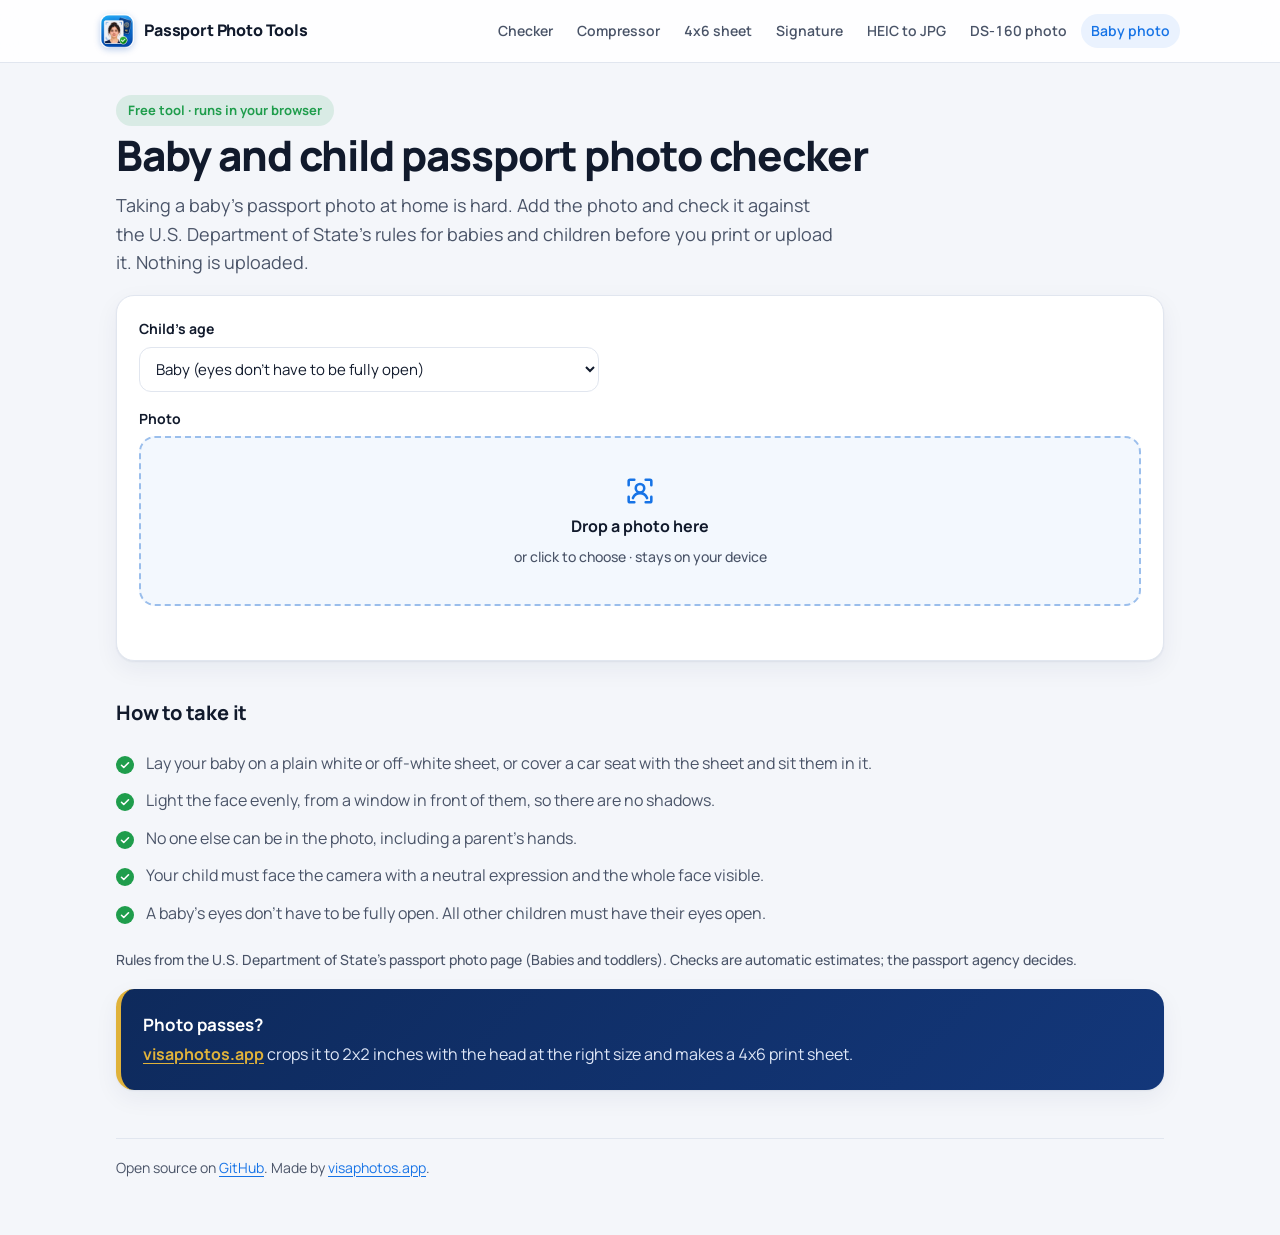
==== baby-photo/index.html @ 18e59130 "Add DS-160 fixer, HEIC to JPG, signature resizer and baby photo checker; new design and logo Co-Auth" ====
<!doctype html>
<html lang="en">
<head>
  <meta charset="utf-8">
  <meta name="viewport" content="width=device-width, initial-scale=1">
  <title>Baby Passport Photo Checker – US Rules for Infants and Children</title>
  <meta name="description" content="Check a baby or child's US passport photo at home: one face only, facing the camera, white background, no shadows, head size. Eyes may be partly closed for babies. Free, in your browser.">
  <link rel="icon" type="image/png" sizes="32x32" href="../assets/icon-32.png">
  <link rel="apple-touch-icon" href="../assets/icon-180.png">
  <meta property="og:image" content="https://developeron29.github.io/passport-photo-tools/assets/icon-512.png">
  <link rel="preconnect" href="https://fonts.googleapis.com">
  <link rel="preconnect" href="https://fonts.gstatic.com" crossorigin>
  <link rel="stylesheet" href="https://fonts.googleapis.com/css2?family=Manrope:wght@400;500;600;700;800&display=swap">
  <link rel="stylesheet" href="../assets/style.css">
</head>
<body>
  <header class="site">
    <a class="home" href="../"><img src="../assets/logo-96.png" alt="" width="32" height="32">Passport Photo Tools</a>
    <a href="../checker/">Checker</a>
    <a href="../compress/">Compressor</a>
    <a href="../print-sheet/">4x6 sheet</a>
    <a href="../signature/">Signature</a>
    <a href="../heic-to-jpg/">HEIC to JPG</a>
    <a href="../ds-160-photo/">DS-160 photo</a>
    <a href="../baby-photo/">Baby photo</a>
  </header>
  <main>
    <span class="eyebrow">Free tool · runs in your browser</span>
    <h1>Baby and child passport photo checker</h1>
    <p class="lead">Taking a baby's passport photo at home is hard. Add the photo and check it against the U.S. Department of State's rules for babies and children before you print or upload it. Nothing is uploaded.</p>

    <div class="card">
      <label for="age">Child's age</label>
      <select id="age">
        <option value="baby">Baby (eyes don't have to be fully open)</option>
        <option value="child">Toddler or older child (eyes must be open)</option>
      </select>
      <label for="file">Photo</label>
      <input id="file" type="file" accept="image/*">
      <p class="status" id="status"></p>
    </div>

    <div class="row" id="result" hidden>
      <div class="card"><canvas id="canvas"></canvas></div>
      <div class="card"><ul class="checks" id="checks"></ul></div>
    </div>

    <h2>How to take it</h2>
    <ul>
      <li>Lay your baby on a plain white or off-white sheet, or cover a car seat with the sheet and sit them in it.</li>
      <li>Light the face evenly, from a window in front of them, so there are no shadows.</li>
      <li>No one else can be in the photo, including a parent's hands.</li>
      <li>Your child must face the camera with a neutral expression and the whole face visible.</li>
      <li>A baby's eyes don't have to be fully open. All other children must have their eyes open.</li>
    </ul>
    <p class="detail">Rules from the U.S. Department of State's passport photo page (Babies and toddlers). Checks are automatic estimates; the passport agency decides.</p>

    <div class="card cta">
      <strong>Photo passes?</strong>
      <a href="https://visaphotos.app/united-states/passport-photo?utm_source=github&amp;utm_medium=referral&amp;utm_campaign=baby">visaphotos.app</a> crops it to 2x2 inches with the head at the right size and makes a 4x6 print sheet.
    </div>

    <footer>
      Open source on <a href="https://github.com/developeron29/passport-photo-tools">GitHub</a>. Made by <a href="https://visaphotos.app/?utm_source=github&amp;utm_medium=referral&amp;utm_campaign=baby-footer">visaphotos.app</a>.
    </footer>
  </main>
  <script type="module" src="baby.js"></script>
  <script type="module" src="../assets/ui.js"></script>
</body>
</html>
---- assets/style.css ----
/* Passport Photo Tools. Colours come from the logo: app-icon blue, passport navy and gold, check green. */
:root {
  --blue: #1673e6;
  --blue-deep: #0a4fb8;
  --navy: #0e2a5c;
  --gold: #e0b23a;
  --green: #1f9d4c;
  --amber: #b86e00;
  --red: #c8372d;
  --bg: #f4f6fa;
  --surface: #ffffff;
  --ink: #111a2c;
  --ink-2: #4a5468;
  --line: #e1e6ef;
  --tint: #eaf2fe;
  --radius: 18px;
  --shadow: 0 1px 2px rgba(14, 42, 92, .06), 0 8px 24px rgba(14, 42, 92, .06);
  color-scheme: light;
}
@media (prefers-color-scheme: dark) {
  :root:not([data-theme="light"]) {
    --bg: #0b1220;
    --surface: #121b2d;
    --ink: #e9eef8;
    --ink-2: #a3aec4;
    --line: #22304a;
    --tint: #16264a;
    --blue: #5b9dff;
    --green: #43c574;
    --amber: #f0a945;
    --red: #ff7a6e;
    --shadow: 0 1px 2px rgba(0, 0, 0, .3), 0 8px 24px rgba(0, 0, 0, .25);
    color-scheme: dark;
  }
}

* { box-sizing: border-box; }
html { -webkit-text-size-adjust: 100%; }
body {
  margin: 0;
  background: var(--bg);
  color: var(--ink);
  font: 16px/1.6 "Manrope", system-ui, -apple-system, "Segoe UI", sans-serif;
  font-feature-settings: "tnum" 1;
}
a { color: var(--blue); text-underline-offset: 3px; }
img, canvas { max-width: 100%; }

/* Header */
header.site {
  position: sticky; top: 0; z-index: 10;
  display: flex; flex-wrap: wrap; align-items: center; gap: 6px 4px;
  padding: 10px max(16px, calc((100% - 1080px) / 2));
  background: color-mix(in srgb, var(--surface) 86%, transparent);
  backdrop-filter: saturate(1.4) blur(12px);
  border-bottom: 1px solid var(--line);
}
header.site a {
  color: var(--ink-2); text-decoration: none; font-size: 14px; font-weight: 600;
  padding: 6px 10px; border-radius: 999px;
}
header.site a:hover { color: var(--ink); background: var(--tint); }
header.site a[aria-current="page"] { color: var(--blue); background: var(--tint); }
header.site a.home {
  display: inline-flex; align-items: center; gap: 10px; margin-right: auto;
  color: var(--ink); font-size: 16px; font-weight: 800; letter-spacing: -.01em; padding: 4px 8px 4px 0;
}
header.site a.home:hover { background: none; }
header.site a.home img { width: 34px; height: 34px; border-radius: 9px; box-shadow: 0 2px 6px rgba(10, 79, 184, .25); }

main { max-width: 1080px; margin: 0 auto; padding: 32px 16px 56px; }

/* Page intro */
h1 { font-size: clamp(28px, 4.2vw, 42px); line-height: 1.12; letter-spacing: -.025em; margin: 6px 0 12px; font-weight: 800; }
h2 { font-size: 20px; letter-spacing: -.01em; margin: 36px 0 10px; font-weight: 750; }
p.lead { color: var(--ink-2); font-size: 18px; max-width: 720px; margin: 0 0 8px; }
.eyebrow {
  display: inline-flex; align-items: center; gap: 8px;
  font-size: 13px; font-weight: 700; color: var(--green);
  background: color-mix(in srgb, var(--green) 12%, transparent);
  padding: 5px 12px; border-radius: 999px;
}

/* Hero on the home page: an app-icon panel with viewfinder corners */
.hero {
  position: relative; overflow: hidden;
  background: linear-gradient(150deg, #2a8cf5 0%, var(--blue-deep) 70%, #083f97 100%);
  color: #fff; border-radius: 28px; padding: clamp(28px, 6vw, 56px);
  box-shadow: 0 18px 40px rgba(10, 79, 184, .25);
}
.hero h1 { color: #fff; max-width: 640px; }
.hero p.lead { color: rgba(255, 255, 255, .86); }
.hero .eyebrow { color: #fff; background: rgba(255, 255, 255, .16); }
.hero { display: grid; grid-template-columns: minmax(0, 1fr) auto; align-items: center; gap: 32px; }
.hero > :not(img) { grid-column: 1; }
.hero img.mark { grid-column: 2; grid-row: 1 / span 3; width: 220px; height: 220px; transform: rotate(-5deg); border-radius: 50px; box-shadow: 0 24px 50px rgba(0, 0, 0, .28); }
.hero .eyebrow { justify-self: start; }
@media (max-width: 760px) { .hero { grid-template-columns: 1fr; } .hero img.mark { display: none; } }
.corners { position: relative; }
.corners::before, .corners::after {
  content: ""; position: absolute; width: 26px; height: 26px; border: 3px solid currentColor; opacity: .55;
}
.corners::before { top: 14px; left: 14px; border-right: 0; border-bottom: 0; border-radius: 6px 0 0 0; }
.corners::after { bottom: 14px; right: 14px; border-left: 0; border-top: 0; border-radius: 0 0 6px 0; }

/* Tool grid */
.tools { display: grid; grid-template-columns: repeat(auto-fill, minmax(min(100%, 300px), 1fr)); gap: 16px; margin-top: 28px; }
a.tool {
  display: flex; flex-direction: column; gap: 10px;
  background: var(--surface); border: 1px solid var(--line); border-radius: var(--radius);
  padding: 22px; color: inherit; text-decoration: none; box-shadow: var(--shadow);
  transition: transform .15s ease, border-color .15s ease;
}
a.tool:hover { transform: translateY(-2px); border-color: color-mix(in srgb, var(--blue) 45%, var(--line)); }
a.tool .icon {
  width: 44px; height: 44px; border-radius: 12px; display: grid; place-items: center;
  background: var(--tint); color: var(--blue);
}
a.tool .icon svg { width: 24px; height: 24px; }
a.tool h2 { margin: 2px 0 0; font-size: 18px; }
a.tool p { margin: 0; color: var(--ink-2); font-size: 15px; }
a.tool .go { margin-top: auto; font-weight: 700; color: var(--blue); font-size: 14px; }

/* Cards and form controls */
.card {
  background: var(--surface); border: 1px solid var(--line); border-radius: var(--radius);
  padding: 22px; margin: 18px 0; box-shadow: var(--shadow);
}
label { display: block; font-weight: 700; font-size: 14px; margin: 16px 0 6px; }
.card > label:first-child { margin-top: 0; }
select, input[type="number"] {
  font: inherit; font-size: 15px; color: var(--ink); background: var(--surface);
  border: 1px solid var(--line); border-radius: 12px; padding: 10px 12px; width: 100%; max-width: 460px;
}
select:focus, input:focus-visible { outline: 3px solid color-mix(in srgb, var(--blue) 30%, transparent); outline-offset: 1px; }
input[type="range"] { width: 100%; max-width: 460px; accent-color: var(--blue); }
label.inline { display: flex; gap: 10px; align-items: center; font-weight: 500; }
input[type="checkbox"] { accent-color: var(--blue); width: 18px; height: 18px; }

/* Drop zone (built by ui.js around each file input) */
.drop {
  position: relative; display: flex; flex-direction: column; align-items: center; justify-content: center; gap: 6px;
  min-height: 170px; padding: 28px 20px; text-align: center; cursor: pointer;
  border: 2px dashed color-mix(in srgb, var(--blue) 35%, var(--line)); border-radius: 16px;
  background: color-mix(in srgb, var(--tint) 55%, var(--surface)); color: var(--blue);
  transition: background .15s ease, border-color .15s ease;
}
.drop:hover, .drop.over { background: var(--tint); border-color: var(--blue); }
.drop input[type="file"] { position: absolute; inset: 0; opacity: 0; cursor: pointer; }
.drop svg { width: 34px; height: 34px; }
.drop strong { color: var(--ink); font-size: 16px; }
.drop span { color: var(--ink-2); font-size: 14px; font-weight: 500; }
.drop .file { color: var(--green); font-weight: 700; }

button, .button {
  font: inherit; font-weight: 700; font-size: 15px; border: 0; border-radius: 12px; padding: 12px 18px;
  background: var(--blue); color: #fff; cursor: pointer; text-decoration: none; display: inline-flex; align-items: center; gap: 8px;
  box-shadow: 0 6px 16px color-mix(in srgb, var(--blue) 30%, transparent);
}
.button:hover { filter: brightness(1.06); }

.row { display: grid; grid-template-columns: repeat(auto-fit, minmax(min(100%, 320px), 1fr)); gap: 18px; }
.row > .card { margin: 0; }
#result, #out { margin-top: 18px; }
canvas, img.preview { display: block; height: auto; border-radius: 12px; border: 1px solid var(--line); background: #fff; }

/* Results */
ul.checks { list-style: none; padding: 0; margin: 0; }
ul.checks li { display: flex; gap: 12px; padding: 11px 0; border-bottom: 1px solid var(--line); font-weight: 600; }
ul.checks li:last-child { border-bottom: 0; }
.mark {
  flex: none; width: 24px; height: 24px; border-radius: 50%; display: grid; place-items: center;
  font-size: 13px; font-weight: 800; color: #fff; margin-top: 1px;
}
.ok .mark { background: var(--green); }
.warn .mark { background: var(--amber); }
.bad .mark { background: var(--red); }
.detail { color: var(--ink-2); font-size: 14px; font-weight: 500; }
.status { color: var(--ink-2); font-size: 14px; font-weight: 600; min-height: 1.4em; margin: 12px 0 0; }

/* Content lists */
main > ul { padding-left: 0; list-style: none; max-width: 760px; }
main > ul li { position: relative; padding: 6px 0 6px 30px; color: var(--ink-2); }
main > ul li::before {
  content: ""; position: absolute; left: 0; top: 11px; width: 18px; height: 18px; border-radius: 50%;
  background: var(--green) url("data:image/svg+xml,%3Csvg xmlns='http://www.w3.org/2000/svg' viewBox='0 0 24 24' fill='none' stroke='white' stroke-width='3.2' stroke-linecap='round' stroke-linejoin='round'%3E%3Cpath d='M5 12.5l4.5 4.5L19 7.5'/%3E%3C/svg%3E") center / 12px no-repeat;
}
main > ul li strong { color: var(--ink); }

/* Call to action: a passport cover */
.cta {
  background: linear-gradient(135deg, var(--navy), #13377a); color: #dfe7f7; border: 0;
  border-left: 5px solid var(--gold); display: block;
}
.cta strong { color: #fff; display: block; font-size: 17px; margin-bottom: 4px; }
.cta a { color: var(--gold); font-weight: 700; }

footer { color: var(--ink-2); font-size: 14px; border-top: 1px solid var(--line); margin-top: 48px; padding-top: 18px; }

[hidden] { display: none !important; }
.card#out > canvas { width: min(100%, 420px); }
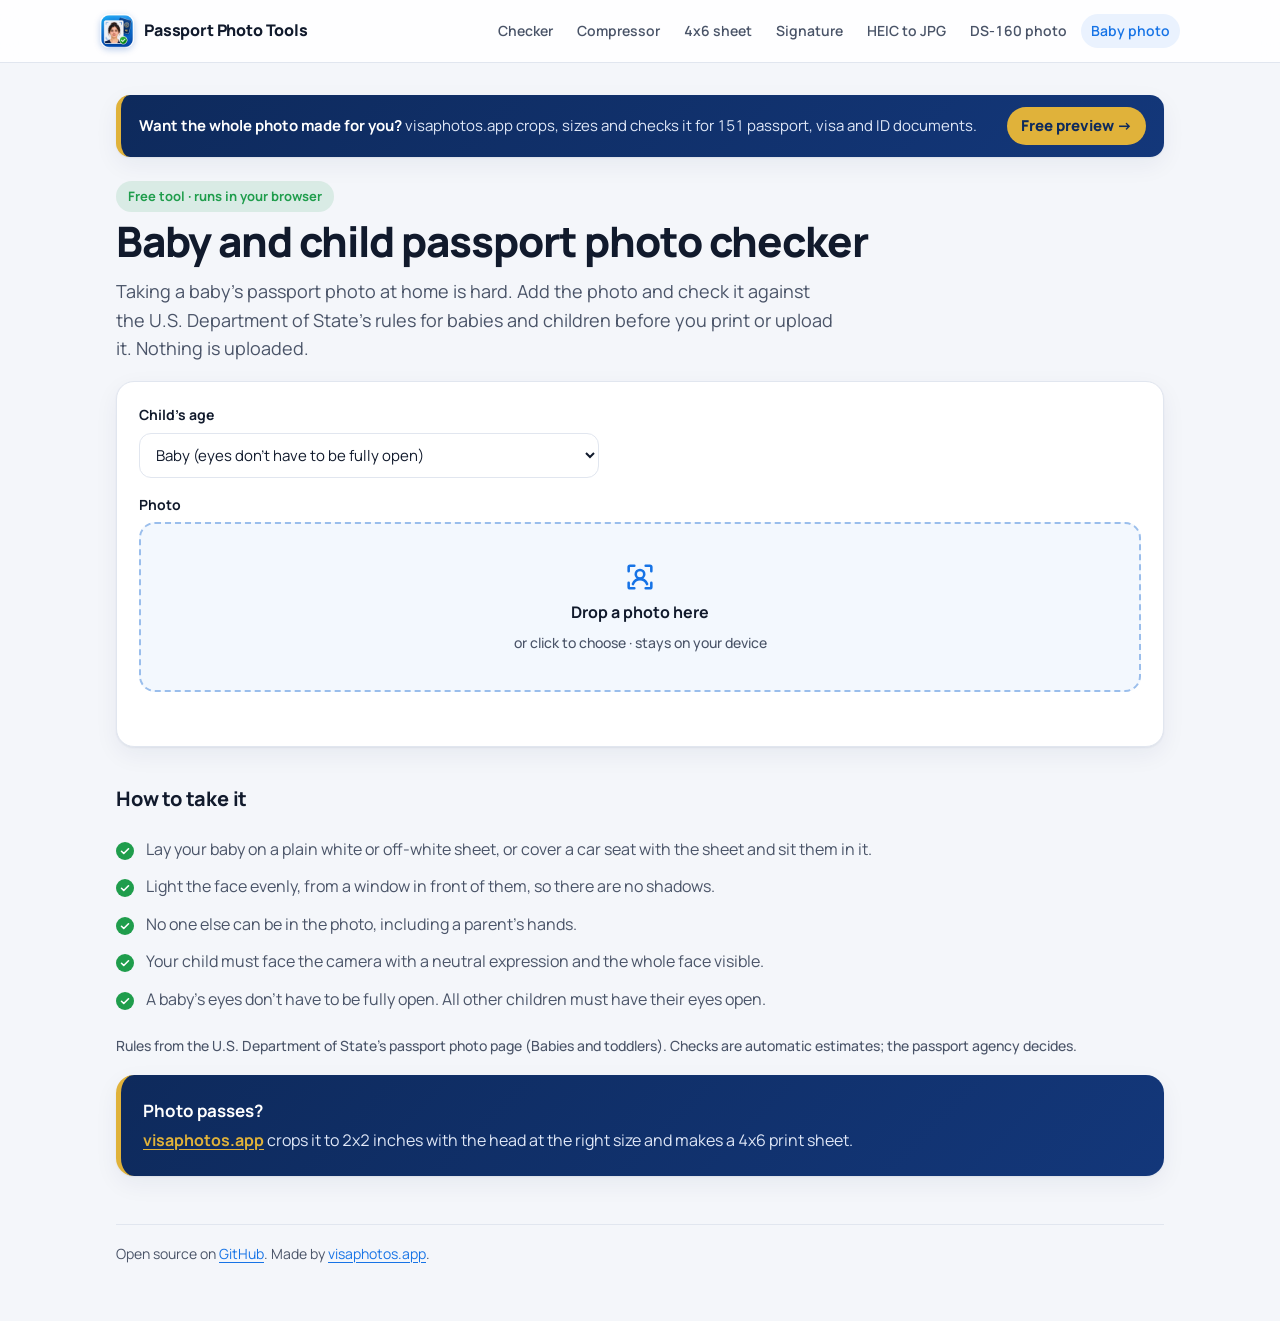
==== commit 8d574ff5: "Add the visaphotos.app call to action to the top of every page Co-Authored-By: Claude Opus 5.5 <nore" ====
--- a/baby-photo/index.html
+++ b/baby-photo/index.html
@@ -25,6 +25,10 @@
     <a href="../baby-photo/">Baby photo</a>
   </header>
   <main>
+    <a class="topcta" href="https://visaphotos.app/united-states/passport-photo?utm_source=github&amp;utm_medium=referral&amp;utm_campaign=baby-top">
+      <span><strong>Want the whole photo made for you?</strong> visaphotos.app crops, sizes and checks it for 151 passport, visa and ID documents.</span>
+      <span class="go">Free preview →</span>
+    </a>
     <span class="eyebrow">Free tool · runs in your browser</span>
     <h1>Baby and child passport photo checker</h1>
     <p class="lead">Taking a baby's passport photo at home is hard. Add the photo and check it against the U.S. Department of State's rules for babies and children before you print or upload it. Nothing is uploaded.</p>
--- a/assets/style.css
+++ b/assets/style.css
@@ -199,3 +199,14 @@
 
 [hidden] { display: none !important; }
 .card#out > canvas { width: min(100%, 420px); }
+
+/* Top call to action on every page */
+a.topcta {
+  display: flex; align-items: center; justify-content: space-between; gap: 12px 20px; flex-wrap: wrap;
+  background: linear-gradient(135deg, var(--navy), #13377a); color: #dfe7f7; text-decoration: none;
+  border-left: 5px solid var(--gold); border-radius: 14px; padding: 12px 18px; margin: 0 0 24px; font-size: 15px;
+  box-shadow: var(--shadow);
+}
+a.topcta strong { color: #fff; }
+a.topcta .go { color: var(--navy); background: var(--gold); font-weight: 800; padding: 7px 14px; border-radius: 999px; white-space: nowrap; }
+a.topcta:hover .go { filter: brightness(1.05); }
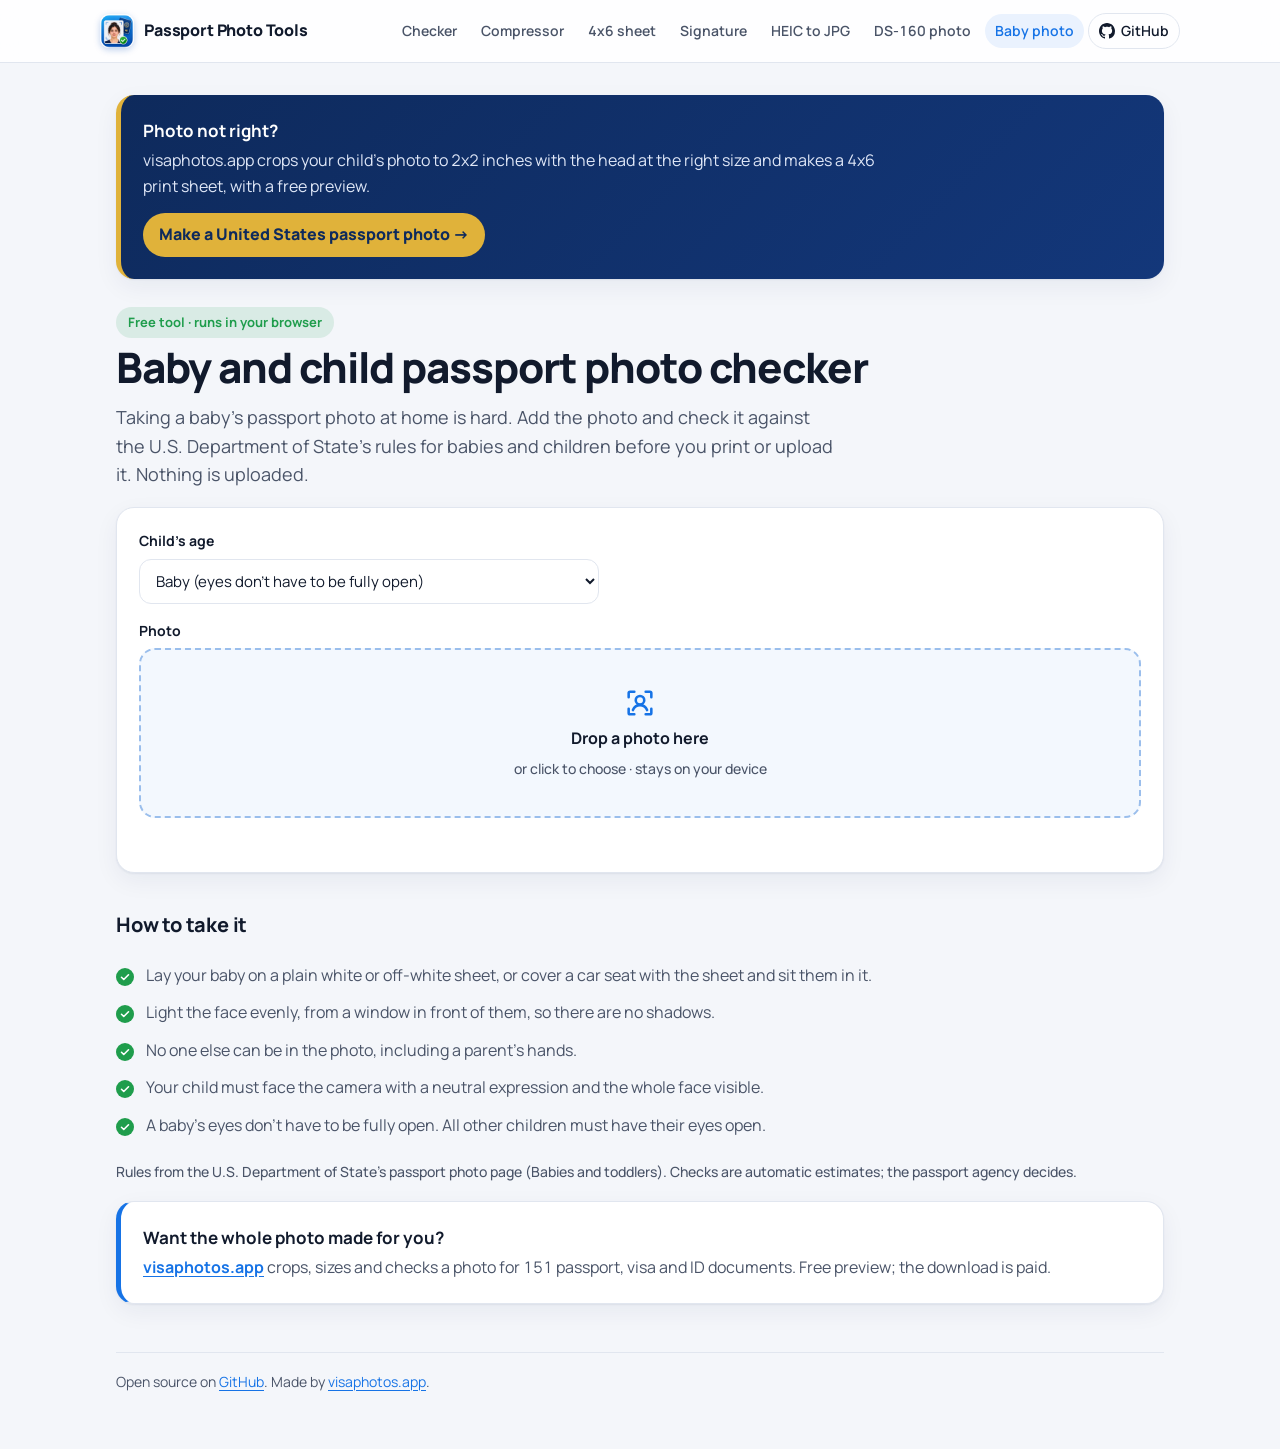
==== commit d27be5a9: "Adaptive call to action at the top, basic one at the bottom; GitHub link in the navbar Co-Authored-B" ====
--- a/baby-photo/index.html
+++ b/baby-photo/index.html
@@ -23,13 +23,15 @@
     <a href="../heic-to-jpg/">HEIC to JPG</a>
     <a href="../ds-160-photo/">DS-160 photo</a>
     <a href="../baby-photo/">Baby photo</a>
+    <a class="gh" href="https://github.com/developeron29/passport-photo-tools" aria-label="Source code on GitHub"><svg viewBox="0 0 16 16" width="16" height="16" fill="currentColor" aria-hidden="true"><path d="M8 0C3.58 0 0 3.58 0 8c0 3.54 2.29 6.53 5.47 7.59.4.07.55-.17.55-.38 0-.19-.01-.82-.01-1.49-2.01.37-2.53-.49-2.69-.94-.09-.23-.48-.94-.82-1.13-.28-.15-.68-.52-.01-.53.63-.01 1.08.58 1.23.82.72 1.21 1.87.87 2.33.66.07-.52.28-.87.51-1.07-1.78-.2-3.64-.89-3.64-3.95 0-.87.31-1.59.82-2.15-.08-.2-.36-1.02.08-2.12 0 0 .67-.21 2.2.82.64-.18 1.32-.27 2-.27.68 0 1.36.09 2 .27 1.53-1.04 2.2-.82 2.2-.82.44 1.1.16 1.92.08 2.12.51.56.82 1.27.82 2.15 0 3.07-1.87 3.75-3.65 3.95.29.25.54.73.54 1.48 0 1.07-.01 1.93-.01 2.2 0 .21.15.46.55.38A8.013 8.013 0 0016 8c0-4.42-3.58-8-8-8z"/></svg>GitHub</a>
   </header>
   <main>
-    <a class="topcta" href="https://visaphotos.app/united-states/passport-photo?utm_source=github&amp;utm_medium=referral&amp;utm_campaign=baby-top">
-      <span><strong>Want the whole photo made for you?</strong> visaphotos.app crops, sizes and checks it for 151 passport, visa and ID documents.</span>
-      <span class="go">Free preview →</span>
-    </a>
-    <span class="eyebrow">Free tool · runs in your browser</span>
+    <div class="card cta top" id="cta">
+      <strong id="cta-title">Photo not right?</strong>
+      <span id="cta-text">visaphotos.app crops your child’s photo to 2x2 inches with the head at the right size and makes a 4x6 print sheet, with a free preview.</span>
+      <a id="cta-link" data-camp="baby-top" href="https://visaphotos.app/united-states/passport-photo?utm_source=github&amp;utm_medium=referral&amp;utm_campaign=baby-top">Make a United States passport photo</a>
+    </div>
+        <span class="eyebrow">Free tool · runs in your browser</span>
     <h1>Baby and child passport photo checker</h1>
     <p class="lead">Taking a baby's passport photo at home is hard. Add the photo and check it against the U.S. Department of State's rules for babies and children before you print or upload it. Nothing is uploaded.</p>
 
@@ -59,9 +61,9 @@
     </ul>
     <p class="detail">Rules from the U.S. Department of State's passport photo page (Babies and toddlers). Checks are automatic estimates; the passport agency decides.</p>
 
-    <div class="card cta">
-      <strong>Photo passes?</strong>
-      <a href="https://visaphotos.app/united-states/passport-photo?utm_source=github&amp;utm_medium=referral&amp;utm_campaign=baby">visaphotos.app</a> crops it to 2x2 inches with the head at the right size and makes a 4x6 print sheet.
+    <div class="card cta basic">
+      <strong>Want the whole photo made for you?</strong>
+      <a href="https://visaphotos.app/?utm_source=github&amp;utm_medium=referral&amp;utm_campaign=baby-bottom">visaphotos.app</a> crops, sizes and checks a photo for 151 passport, visa and ID documents. Free preview; the download is paid.
     </div>
 
     <footer>
--- a/assets/style.css
+++ b/assets/style.css
@@ -200,13 +200,19 @@
 [hidden] { display: none !important; }
 .card#out > canvas { width: min(100%, 420px); }
 
-/* Top call to action on every page */
-a.topcta {
-  display: flex; align-items: center; justify-content: space-between; gap: 12px 20px; flex-wrap: wrap;
-  background: linear-gradient(135deg, var(--navy), #13377a); color: #dfe7f7; text-decoration: none;
-  border-left: 5px solid var(--gold); border-radius: 14px; padding: 12px 18px; margin: 0 0 24px; font-size: 15px;
-  box-shadow: var(--shadow);
-}
-a.topcta strong { color: #fff; }
-a.topcta .go { color: var(--navy); background: var(--gold); font-weight: 800; padding: 7px 14px; border-radius: 999px; white-space: nowrap; }
-a.topcta:hover .go { filter: brightness(1.05); }
+
+/* Adaptive call to action at the top of each page */
+.cta.top { margin: 0 0 28px; }
+.cta.top #cta-text { display: block; margin: 2px 0 14px; max-width: 760px; }
+.cta.top #cta-link {
+  display: inline-block; color: var(--navy); background: var(--gold); text-decoration: none;
+  font-weight: 800; padding: 9px 16px; border-radius: 999px;
+}
+.cta.top #cta-link::after { content: " →"; }
+.cta.top #cta-link:hover { filter: brightness(1.05); }
+/* Basic call to action at the bottom */
+.cta.basic { background: var(--surface); color: var(--ink-2); border: 1px solid var(--line); border-left: 5px solid var(--blue); }
+.cta.basic strong { color: var(--ink); }
+.cta.basic a { color: var(--blue); }
+/* GitHub link in the header */
+header.site a.gh { display: inline-flex; align-items: center; gap: 6px; color: var(--ink); border: 1px solid var(--line); }
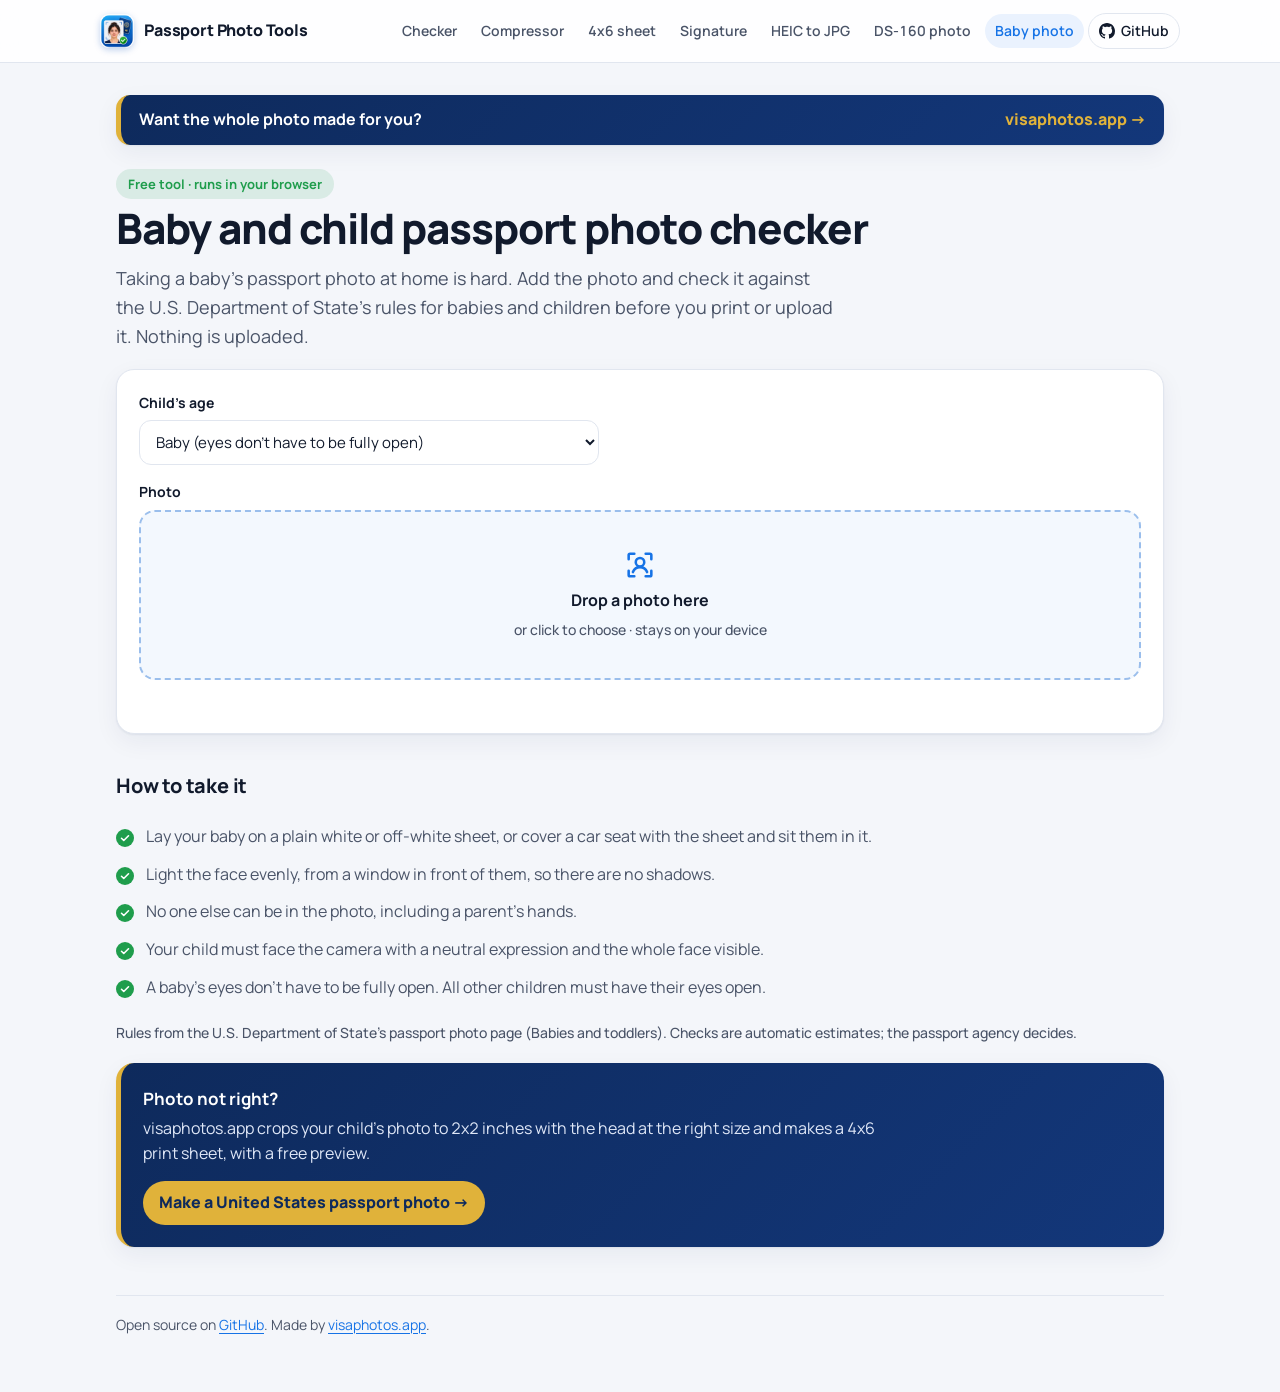
==== commit fe73e553: "Heading-only call to action at the top; adaptive 'Photo not right?' card at the bottom Co-Authored-B" ====
--- a/baby-photo/index.html
+++ b/baby-photo/index.html
@@ -26,11 +26,7 @@
     <a class="gh" href="https://github.com/developeron29/passport-photo-tools" aria-label="Source code on GitHub"><svg viewBox="0 0 16 16" width="16" height="16" fill="currentColor" aria-hidden="true"><path d="M8 0C3.58 0 0 3.58 0 8c0 3.54 2.29 6.53 5.47 7.59.4.07.55-.17.55-.38 0-.19-.01-.82-.01-1.49-2.01.37-2.53-.49-2.69-.94-.09-.23-.48-.94-.82-1.13-.28-.15-.68-.52-.01-.53.63-.01 1.08.58 1.23.82.72 1.21 1.87.87 2.33.66.07-.52.28-.87.51-1.07-1.78-.2-3.64-.89-3.64-3.95 0-.87.31-1.59.82-2.15-.08-.2-.36-1.02.08-2.12 0 0 .67-.21 2.2.82.64-.18 1.32-.27 2-.27.68 0 1.36.09 2 .27 1.53-1.04 2.2-.82 2.2-.82.44 1.1.16 1.92.08 2.12.51.56.82 1.27.82 2.15 0 3.07-1.87 3.75-3.65 3.95.29.25.54.73.54 1.48 0 1.07-.01 1.93-.01 2.2 0 .21.15.46.55.38A8.013 8.013 0 0016 8c0-4.42-3.58-8-8-8z"/></svg>GitHub</a>
   </header>
   <main>
-    <div class="card cta top" id="cta">
-      <strong id="cta-title">Photo not right?</strong>
-      <span id="cta-text">visaphotos.app crops your child’s photo to 2x2 inches with the head at the right size and makes a 4x6 print sheet, with a free preview.</span>
-      <a id="cta-link" data-camp="baby-top" href="https://visaphotos.app/united-states/passport-photo?utm_source=github&amp;utm_medium=referral&amp;utm_campaign=baby-top">Make a United States passport photo</a>
-    </div>
+    <a class="cta-head" href="https://visaphotos.app/?utm_source=github&amp;utm_medium=referral&amp;utm_campaign=baby-top"><strong>Want the whole photo made for you?</strong><span>visaphotos.app →</span></a>
         <span class="eyebrow">Free tool · runs in your browser</span>
     <h1>Baby and child passport photo checker</h1>
     <p class="lead">Taking a baby's passport photo at home is hard. Add the photo and check it against the U.S. Department of State's rules for babies and children before you print or upload it. Nothing is uploaded.</p>
@@ -60,10 +56,10 @@
       <li>A baby's eyes don't have to be fully open. All other children must have their eyes open.</li>
     </ul>
     <p class="detail">Rules from the U.S. Department of State's passport photo page (Babies and toddlers). Checks are automatic estimates; the passport agency decides.</p>
-
-    <div class="card cta basic">
-      <strong>Want the whole photo made for you?</strong>
-      <a href="https://visaphotos.app/?utm_source=github&amp;utm_medium=referral&amp;utm_campaign=baby-bottom">visaphotos.app</a> crops, sizes and checks a photo for 151 passport, visa and ID documents. Free preview; the download is paid.
+    <div class="card cta adaptive" id="cta">
+      <strong id="cta-title">Photo not right?</strong>
+      <span id="cta-text">visaphotos.app crops your child’s photo to 2x2 inches with the head at the right size and makes a 4x6 print sheet, with a free preview.</span>
+      <a id="cta-link" data-camp="baby-bottom" href="https://visaphotos.app/united-states/passport-photo?utm_source=github&amp;utm_medium=referral&amp;utm_campaign=baby-bottom">Make a United States passport photo</a>
     </div>
 
     <footer>
--- a/assets/style.css
+++ b/assets/style.css
@@ -201,18 +201,23 @@
 .card#out > canvas { width: min(100%, 420px); }
 
 
-/* Adaptive call to action at the top of each page */
-.cta.top { margin: 0 0 28px; }
-.cta.top #cta-text { display: block; margin: 2px 0 14px; max-width: 760px; }
-.cta.top #cta-link {
+/* Adaptive call to action at the bottom of each page */
+.cta.adaptive #cta-text { display: block; margin: 2px 0 14px; max-width: 760px; }
+.cta.adaptive #cta-link {
   display: inline-block; color: var(--navy); background: var(--gold); text-decoration: none;
   font-weight: 800; padding: 9px 16px; border-radius: 999px;
 }
-.cta.top #cta-link::after { content: " →"; }
-.cta.top #cta-link:hover { filter: brightness(1.05); }
-/* Basic call to action at the bottom */
-.cta.basic { background: var(--surface); color: var(--ink-2); border: 1px solid var(--line); border-left: 5px solid var(--blue); }
-.cta.basic strong { color: var(--ink); }
-.cta.basic a { color: var(--blue); }
+.cta.adaptive #cta-link::after { content: " →"; }
+.cta.adaptive #cta-link:hover { filter: brightness(1.05); }
 /* GitHub link in the header */
 header.site a.gh { display: inline-flex; align-items: center; gap: 6px; color: var(--ink); border: 1px solid var(--line); }
+
+/* Heading-only call to action at the top */
+a.cta-head {
+  display: flex; align-items: center; justify-content: space-between; gap: 8px 16px; flex-wrap: wrap;
+  background: linear-gradient(135deg, var(--navy), #13377a); color: #fff; text-decoration: none;
+  border-left: 5px solid var(--gold); border-radius: 14px; padding: 12px 18px; margin: 0 0 24px; box-shadow: var(--shadow);
+}
+a.cta-head strong { font-size: 16px; }
+a.cta-head span { color: var(--gold); font-weight: 800; white-space: nowrap; }
+a.cta-head:hover span { text-decoration: underline; }
